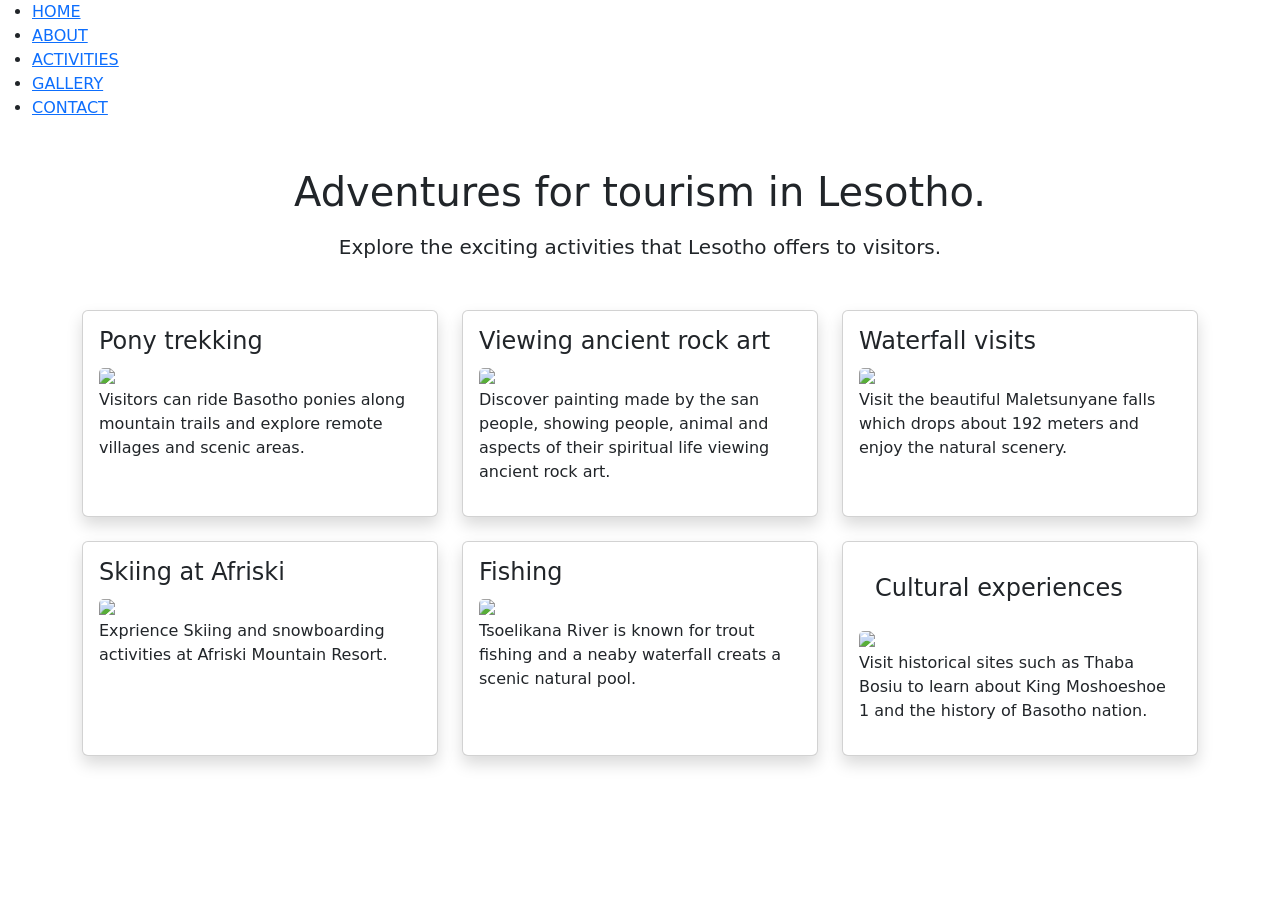
==== activities.html @ 216dd3e4 "Add files via upload" ====
<!DOCTYPE html>
<html lang="en">
    <head>
        
        <title>Activities</title>
        <link href="https://cdn.jsdelivr.net/npm/bootstrap@5.3.3/dist/css/bootstrap.min.css" rel="stylesheet">
        <link rel="stylesheet" href="CSS/Style.css">
    </head>
    <body>
        <header>
            <nav>
                <ul>
                    <li><a href="index.html">HOME</a></li>
                    <li><a href="about.html">ABOUT</a></li>
                    <li><a href="activities.html">ACTIVITIES</a></li>
                    <li><a href="gallery.html">GALLERY</a></li>
                    <li><a href="contact.html">CONTACT</a></li>
                    
                </ul>
            </nav>
        </header>
        <main class="container my-5">
        <h1 class="text-center mb-3">Adventures for tourism in Lesotho.</h1>
        <p class="text-center lead mb-5">Explore the exciting activities that Lesotho offers to visitors.</p>


        <div class="row g-4">
            <div class="col-12 col-md-6 col-lg-4">
            <div class="card h-100 shadow">
            <div class="card-body">
        <h2 class="h4 card-title">Pony trekking</h2>
        <img src="phothos/trekking 2.jpg" class="card-img-top">
         <p>Visitors can ride Basotho ponies along mountain trails and explore remote villages and scenic areas.</p>
            </div>
            </div>
            </div>
         
            <div class="col-12 col-md-6 col-lg-4">
            <div class="card h-100 shadow">
            <div class="card-body">
        <h2 class="h4 card-title">Viewing ancient rock art</h2>
        <img src="phothos/san drawing.jpg" class="card-img-top">
        <p>Discover painting made by the san people, showing people, animal and aspects of their spiritual life viewing ancient rock art.</p>
            </div>
            </div>
            </div>

            <div class="col-12 col-md-6 col-lg-4">
            <div class="card h-100 shadow">
            <div class="card-body">
        <h2 class="h4 card-title">Waterfall visits</h2>
        <img src="phothos/Maletssunyane 2.jpg" class="card-img-top">
        <p>Visit the beautiful Maletsunyane falls which drops about 192 meters and enjoy the natural scenery.</p>
        </div>
        </div>
        </div>

        <div class="col-12 col-md-6 col-lg-4">
            <div class="card h-100 shadow">
            <div class="card-body">
        <h2 class="h4 card-title">Skiing at Afriski</h2>
        <img src="phothos/Afriski Les..jpg" class="card-img-top" top="Skiing in Afriski Resourt">
        <p>Exprience Skiing and snowboarding activities at Afriski Mountain Resort.</p>
        </div>
        </div>
        </div>

        <div class="col-12 col-md-6 col-lg-4">
            <div class="card h-100 shadow">
                <div class="card-body">
                    <h2 class="h4 card-title">Fishing</h2>
                    <img src="phothos/tsoelikana river.jpg" class="card-img-top">
                    <p>Tsoelikana River is known for trout fishing and a neaby waterfall creats a scenic natural pool.</p>
                </div>
            </div>
        </div>

        <div class="col-12 col-md-6 col-lg-4">
            <div class="card h-100 shadow">
            <div class="card-body">
        <h2 class="h4 card-body ">Cultural experiences</h2>
        <img src="phothos/Cultural village.jpg.png" class="card-img-top">
        <p>Visit historical sites such as Thaba Bosiu to learn about King Moshoeshoe 1 and the history of Basotho nation.</p>
        </div>
        </div>
        </div>

    </div>
    </main>
    </body>
</html>
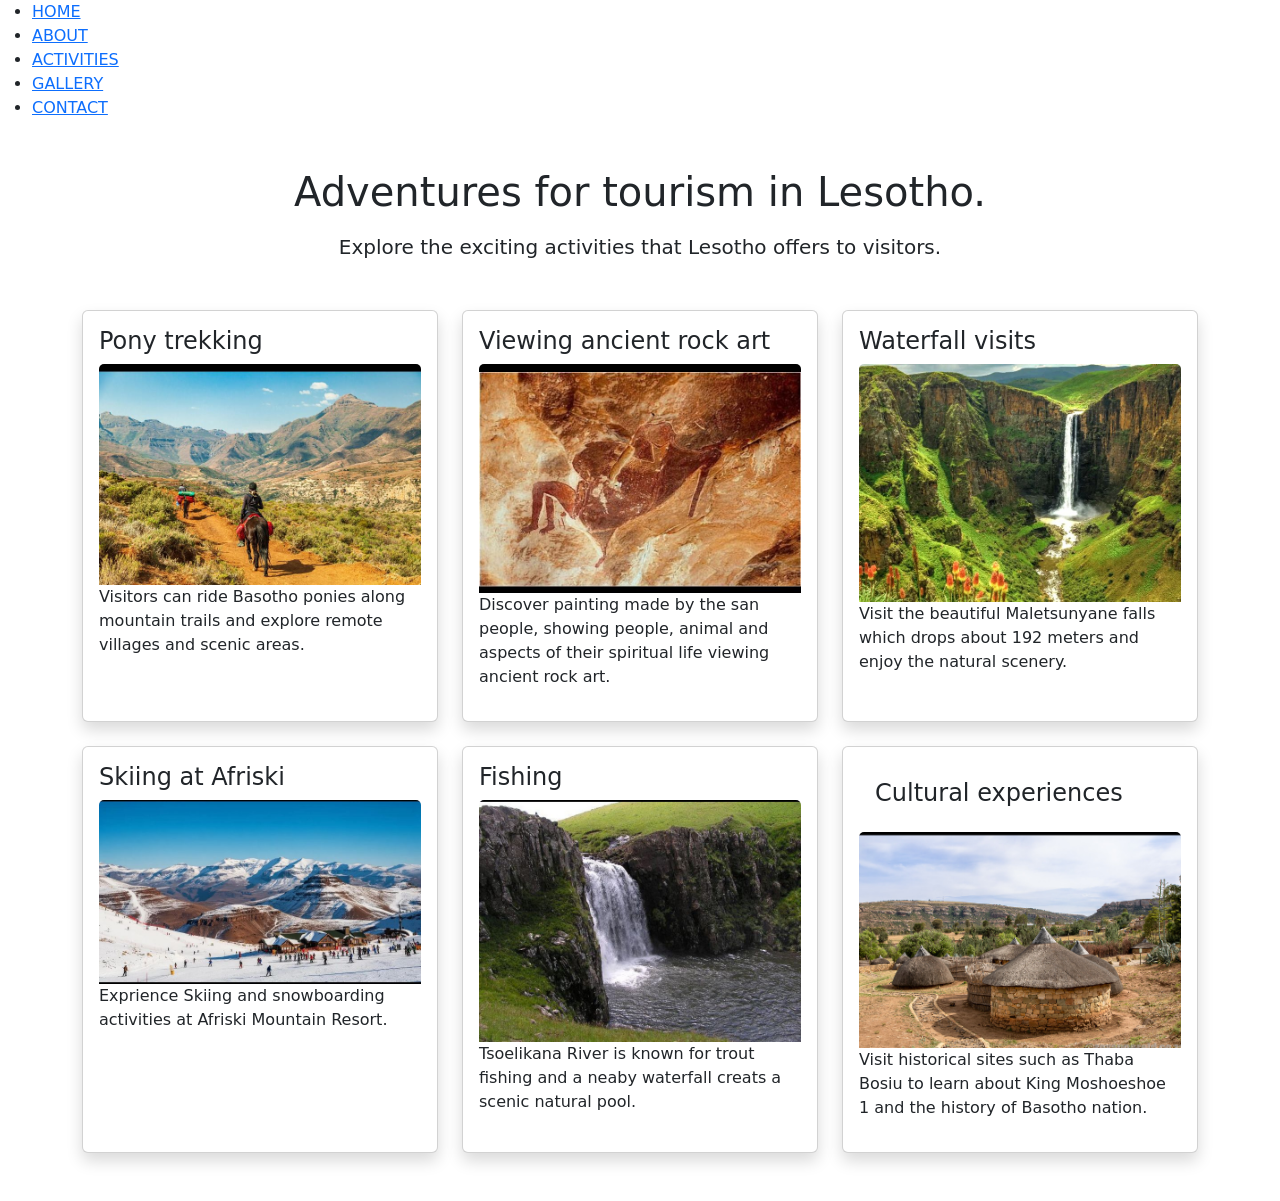
==== commit 5304511b: "Fix HTML structure and update image paths" ====
--- a/activities.html
+++ b/activities.html
@@ -29,7 +29,7 @@
             <div class="card h-100 shadow">
             <div class="card-body">
         <h2 class="h4 card-title">Pony trekking</h2>
-        <img src="phothos/trekking 2.jpg" class="card-img-top">
+        <img src="trekking 2.jpg" class="card-img-top">
          <p>Visitors can ride Basotho ponies along mountain trails and explore remote villages and scenic areas.</p>
             </div>
             </div>
@@ -39,7 +39,7 @@
             <div class="card h-100 shadow">
             <div class="card-body">
         <h2 class="h4 card-title">Viewing ancient rock art</h2>
-        <img src="phothos/san drawing.jpg" class="card-img-top">
+        <img src="san drawing.jpg" class="card-img-top">
         <p>Discover painting made by the san people, showing people, animal and aspects of their spiritual life viewing ancient rock art.</p>
             </div>
             </div>
@@ -49,7 +49,7 @@
             <div class="card h-100 shadow">
             <div class="card-body">
         <h2 class="h4 card-title">Waterfall visits</h2>
-        <img src="phothos/Maletssunyane 2.jpg" class="card-img-top">
+        <img src="Maletssunyane 2.jpg" class="card-img-top">
         <p>Visit the beautiful Maletsunyane falls which drops about 192 meters and enjoy the natural scenery.</p>
         </div>
         </div>
@@ -59,7 +59,7 @@
             <div class="card h-100 shadow">
             <div class="card-body">
         <h2 class="h4 card-title">Skiing at Afriski</h2>
-        <img src="phothos/Afriski Les..jpg" class="card-img-top" top="Skiing in Afriski Resourt">
+        <img src="Afriski Les..jpg" class="card-img-top" top="Skiing in Afriski Resourt">
         <p>Exprience Skiing and snowboarding activities at Afriski Mountain Resort.</p>
         </div>
         </div>
@@ -69,7 +69,7 @@
             <div class="card h-100 shadow">
                 <div class="card-body">
                     <h2 class="h4 card-title">Fishing</h2>
-                    <img src="phothos/tsoelikana river.jpg" class="card-img-top">
+                    <img src="tsoelikana river.jpg" class="card-img-top">
                     <p>Tsoelikana River is known for trout fishing and a neaby waterfall creats a scenic natural pool.</p>
                 </div>
             </div>
@@ -79,7 +79,7 @@
             <div class="card h-100 shadow">
             <div class="card-body">
         <h2 class="h4 card-body ">Cultural experiences</h2>
-        <img src="phothos/Cultural village.jpg.png" class="card-img-top">
+        <img src="Cultural village.jpg.png" class="card-img-top">
         <p>Visit historical sites such as Thaba Bosiu to learn about King Moshoeshoe 1 and the history of Basotho nation.</p>
         </div>
         </div>
@@ -88,4 +88,4 @@
     </div>
     </main>
     </body>
-</html>+</html>
